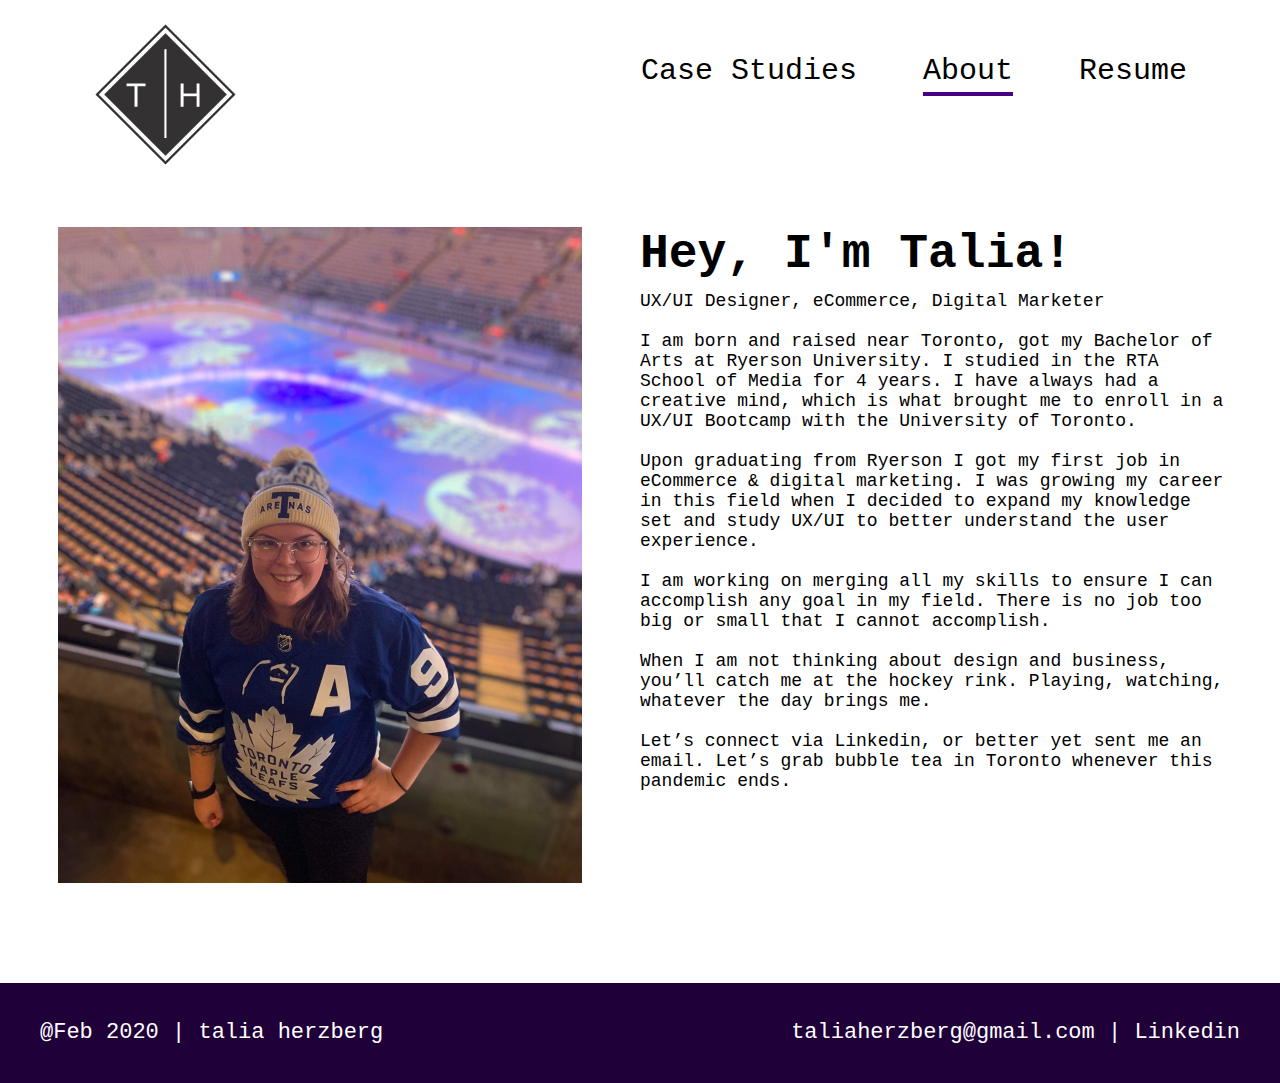
==== aboutme.html @ 6e1ecab3 "about me page" ====
<!DOCTYPE html>
<html lang="en">
<head>
    <meta charset="UTF-8">
    <meta name="viewport" content="width=device-width, initial-scale=1.0">
    <title>About Talia</title>
    <link rel="stylesheet" type="text/css" href="CSS/aboutme.css"/>
</head>
<body>
    <header>
        <div class="topNav">
            <nav>
                <div class="logo"><a href="index.html">
                    <img src="images/Logo-large.png">
                </a></div>
                <div class=logoMedium></div>
                <div class=logoSmall></div>
                <ul>
                    <li class="inline-block inactive"><a href="index.html">Case Studies</a></li>
                    <li class="inline-block active">About</li>
                    <li class="inline-block inactive">Resume</li>
                </ul>
            </nav>
        </div>
    </header>

    <section class="Content">
        <div class="Photo">
        </div>
        <div class="textAbout">
        <h1 class="Hello">
            Hey, I'm Talia!
        </h1>
        <h2 class="JobTitle">
            UX/UI Designer, eCommerce, Digital Marketer
        </h2>
        <p class="textBody">
            I am born and raised near Toronto, got my Bachelor of Arts at Ryerson University. I studied in the RTA School of Media for 4 years. I have always had a creative mind, which is what brought me to enroll in a UX/UI Bootcamp with the University of Toronto.

            <br><br>

            Upon graduating from Ryerson I got my first job in eCommerce & digital marketing. I was growing my career in this field when I decided to expand my knowledge set and study UX/UI to better understand the user experience. 

            <br><br>
            
            I am working on merging all my skills to ensure I can accomplish any goal in my field. There is no job too big or small that I cannot accomplish.

            <br><br>
            
            When I am not thinking about design and business, you’ll catch me at the hockey rink. Playing, watching, whatever the day brings me.

            <br><br>
            
            Let’s connect via Linkedin, or better yet sent me an email. Let’s grab bubble tea in Toronto whenever this pandemic ends.
        </p>
    </div>
    </section>


    <section>
        <footer class="footer">
            <div class="footerLeft">
                @Feb 2020 | talia herzberg
            </div>
            <div class="footerRight">
                taliaherzberg@gmail.com | Linkedin
            </div>
        </footer>
    </section>

</body>
</html>
---- CSS/aboutme.css ----
@media only screen and (max-width: 1200px) {
    footer.footer {
        color: white;
        font-size: 18px;
    }
    div.footerLeft {
        margin-left: 30px;
    }
    div.footerRight {
        margin-right: 30px;
    }
    div.Photo {
        background-image: url(../images/Temp\ Photo\ Smaller.png);
        width: 370px;
        height: 681px;
    }
    
    h1.Hello {
        font-size: 36px;
    }
    
    .JobTitle {
        font-size: 10px;
    }
    
    .textBody {
        font-size: 10px;
    }
}
@media only screen and (max-width: 910px) {
    div.logo {
        display: none;
    }
    div.logoMedium {
        margin-left: 50px;
        height: 90px;
        width: 90px;
        float: left;
        margin-top: 45px;
        background-image: url(../images/Logo-MEDIUM.png);
    }
    ul {
        margin-right: 20px;
        float: right;
    }
    li.inline-block {
        font-size: 25px;
        padding-left: 20px;
        padding-right: 20px;
    }
    footer.footer {
        color: white;
        font-size: 14px;
    }
    section.Content {
        grid-template-areas:
        "Photo" 
        "textAbout";
        align-content: center;
    }
    div.Photo {
        grid-area: Photo;
    }
    div.textAbout {
        grid-area: textAbout;
    }
    }

  @media only screen and (max-width: 700px) {
    div.logoMedium {
        display: none;
    }
    div.logoSmall {
        margin-left: 20px;
        height: 70px;
        width: 70px;
        float: left;
        margin-top: 45px;
        background-image: url(../images/Logo-SMALL.png);
    }
    ul {
        margin-right: 10px;
        float: right;
    }
    li.inline-block {
        font-size: 18px;
        padding-left: 10px;
        padding-right: 10px;
    }
    footer.footer {
        font-size: 10px;
    }
    div.footerLeft {
        margin-left: 10px;
    }
    div.footerRight {
        margin-right: 10px;
    }
}

*{
    margin: 0;
    padding: 0;
}
nav {
    height: 1px;
    background-color: white;
}
.logo {
    float: left;
    margin-left: 94px;
    margin-top: 23px;
    height: 143px;
    margin-bottom: 25px;
    cursor: pointer;
}
ul {
    margin-right: 62px;
    float: right;

}
.inline-block {
    display: inline-block;
    padding: 31px;
    background-color: white;
    text-align: center;
    margin-top: 23px;
    margin-bottom:102px; 
    font-size: 30px;
    font-family: 'Roboto Mono', monospace;
}

.active {
    text-decoration: underline #480080 4px;
    text-underline-offset: 5px;
    text-underline-position: under;
}

.inactive:hover {
    cursor: pointer;
    color: #480080;
}

.Content {
    display: grid;
    grid-template-columns: 50% 50%;
    grid-template-areas:
    "Photo textAbout";
    margin-top: 226px;
}

.Photo {
    grid-area: Photo;
    background-image: url(../images/Temp\ Photo.png);
    width: 524px;
    height: 656px;
    margin-left: auto;
    margin-right: auto;
}

.textAbout {
    grid-area: textAbout;
    margin-right: 50px;
}

.Hello {
    grid-area: Hello;
    font-size: 48px;
    font-family: 'Roboto Mono', monospace;
}

.JobTitle {
    font-size: 18px;
    font-family: 'Roboto Mono', monospace;
    font-weight: lighter;
    margin-top: 10px;
}

.textBody {
    font-size: 18px;
    font-family: 'Roboto Mono', monospace;
    margin-top: 20px;
}

.footer {
    position:absolute;
    margin-top: 100px;
    height: 100px;
    line-height: 100px;
    text-align: center;
    background-color: #200039;
    width: 100%;
    color: white;
    font-size: 22px;
    font-family: 'Roboto Mono', monospace;
    display: grid;
    grid-template-columns: 50% 50%;
    grid-template-areas:
    "footerLeft footerRight";
 }

 .footerLeft {
     grid-area: footerLeft;
     text-align: left;
     margin-left: 40px;
 }
 
 .footerRight {
     grid-area: footerRight;
     cursor: pointer;
     text-align: right;
     margin-right: 40px;
 }

 a {
    text-decoration: none;
    color: black;
  }

a:hover {
    color: #480080;
}
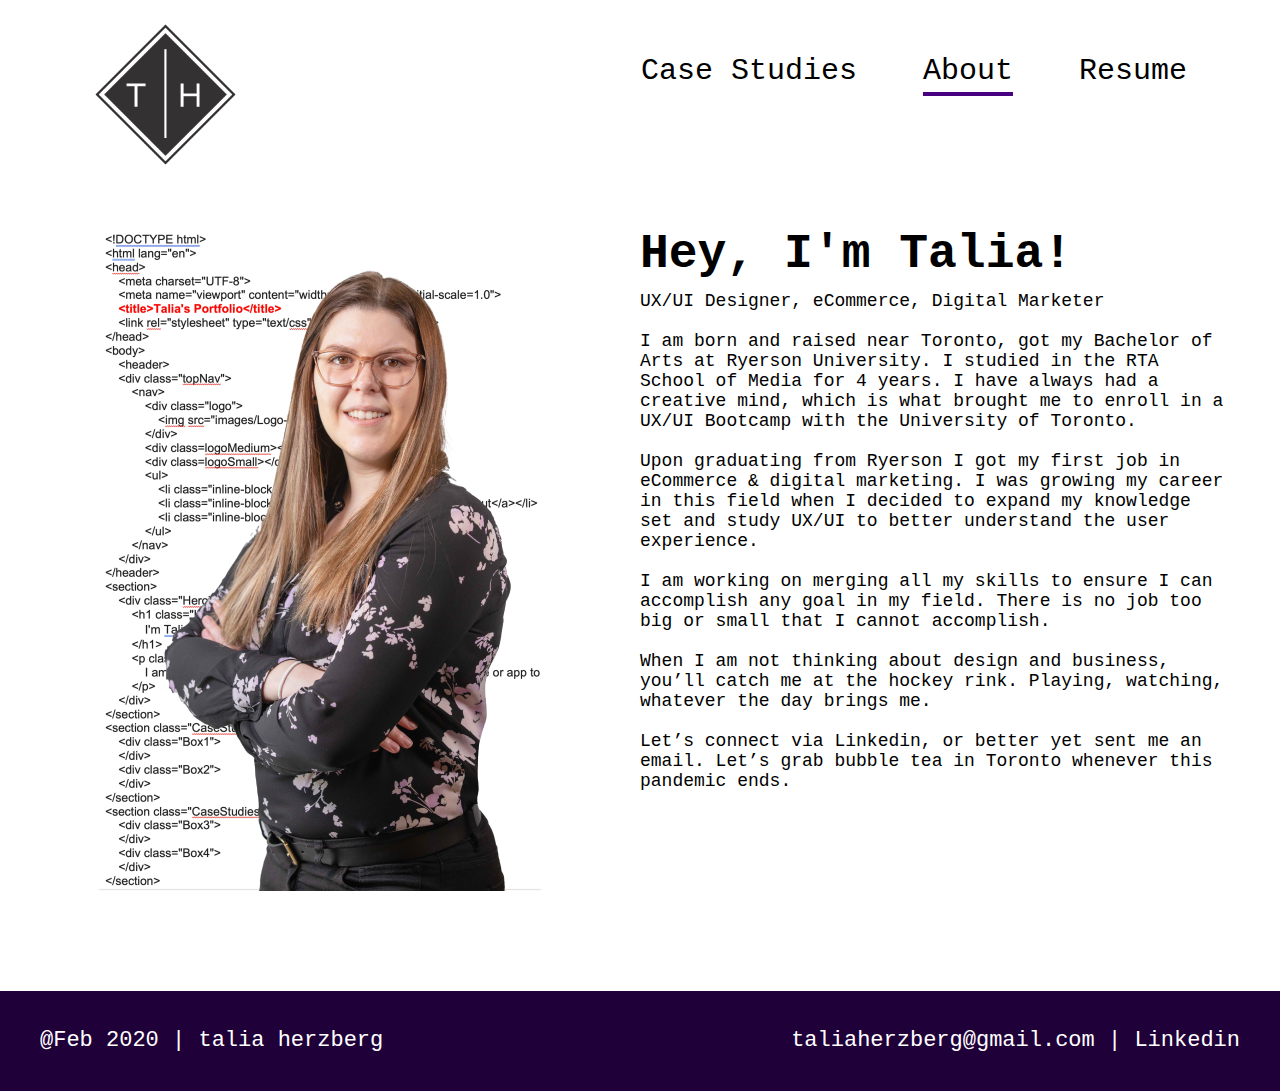
==== commit 8f333f0c: "portfolio photo" ====
--- a/CSS/aboutme.css
+++ b/CSS/aboutme.css
@@ -10,7 +10,7 @@
         margin-right: 30px;
     }
     div.Photo {
-        background-image: url(../images/Temp\ Photo\ Smaller.png);
+        background-image: url(../images/portfolio-photo-small.png);
         width: 370px;
         height: 681px;
     }
@@ -53,16 +53,21 @@
         font-size: 14px;
     }
     section.Content {
+        grid-template-columns: 100%;
         grid-template-areas:
         "Photo" 
         "textAbout";
-        align-content: center;
     }
     div.Photo {
         grid-area: Photo;
+        align-items: center;
     }
     div.textAbout {
         grid-area: textAbout;
+        width: 370px;
+        margin-left: auto;
+        margin-right: auto;
+        margin-top: 50px;
     }
     }
 
@@ -151,9 +156,9 @@
 
 .Photo {
     grid-area: Photo;
-    background-image: url(../images/Temp\ Photo.png);
-    width: 524px;
-    height: 656px;
+    background-image: url(../images/Portfolio_Photo.png);
+    width: 442px;
+    height: 664px;
     margin-left: auto;
     margin-right: auto;
 }
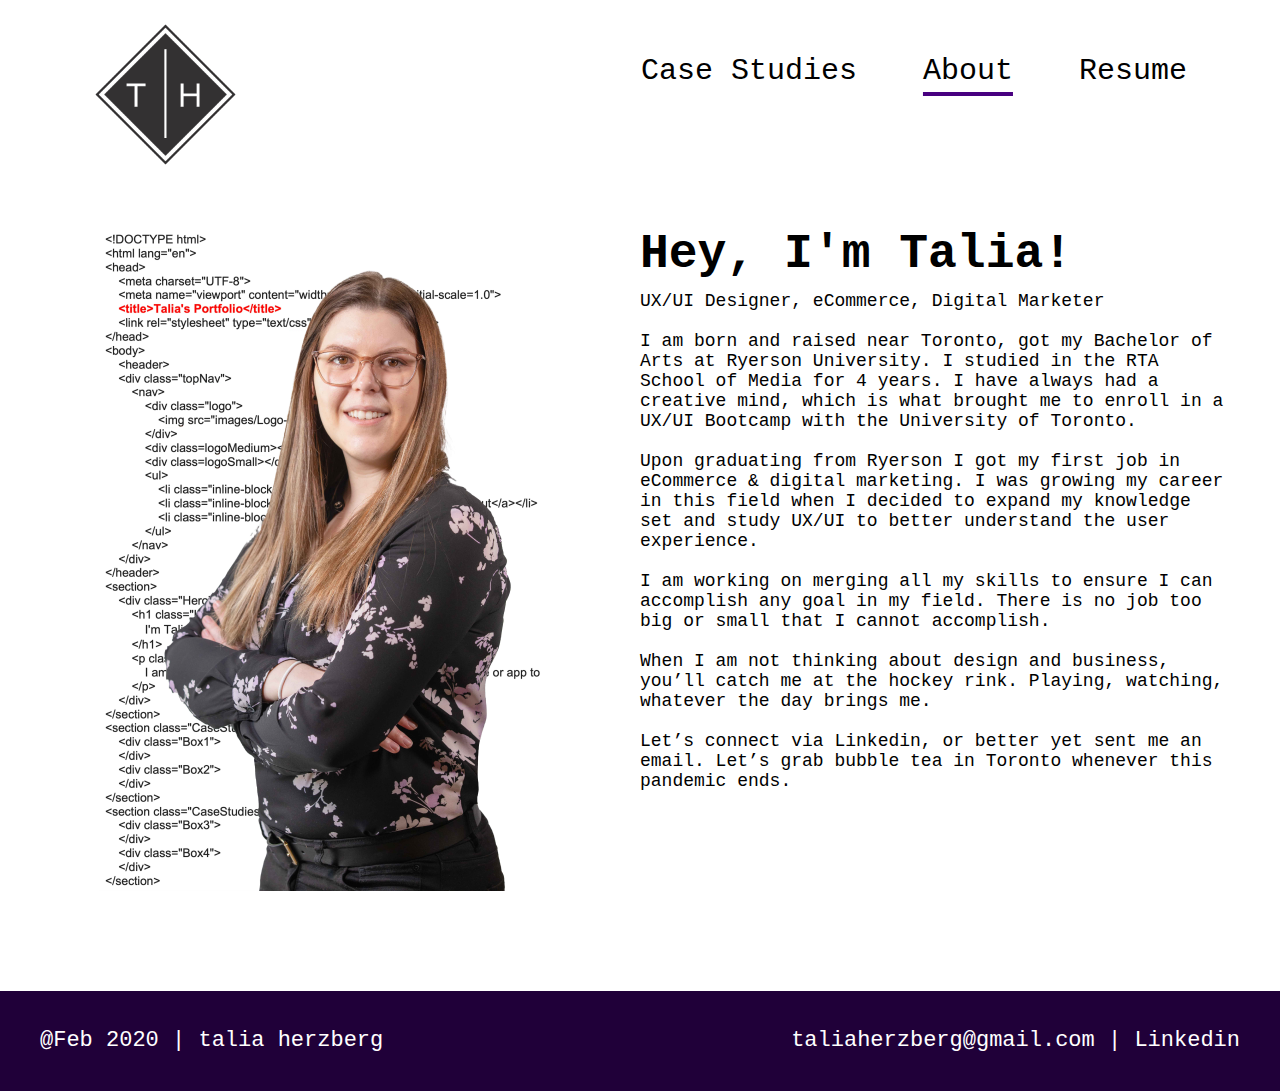
==== commit 2cfe1295: "logo clickable on responsive about page" ====
--- a/aboutme.html
+++ b/aboutme.html
@@ -13,8 +13,9 @@
                 <div class="logo"><a href="index.html">
                     <img src="images/Logo-large.png">
                 </a></div>
-                <div class=logoMedium></div>
-                <div class=logoSmall></div>
+                <div class=logoMedium><a href="index.html" class="logoMedium">
+                </a></div>
+                <div class=logoSmall><a href="index.html" class="logoSmall"></a></div>
                 <ul>
                     <li class="inline-block inactive"><a href="index.html">Case Studies</a></li>
                     <li class="inline-block active">About</li>
--- a/CSS/aboutme.css
+++ b/CSS/aboutme.css
@@ -31,7 +31,7 @@
     div.logo {
         display: none;
     }
-    div.logoMedium {
+    a.logoMedium {
         margin-left: 50px;
         height: 90px;
         width: 90px;
@@ -75,7 +75,7 @@
     div.logoMedium {
         display: none;
     }
-    div.logoSmall {
+    a.logoSmall {
         margin-left: 20px;
         height: 70px;
         width: 70px;
@@ -117,7 +117,6 @@
     margin-top: 23px;
     height: 143px;
     margin-bottom: 25px;
-    cursor: pointer;
 }
 ul {
     margin-right: 62px;
